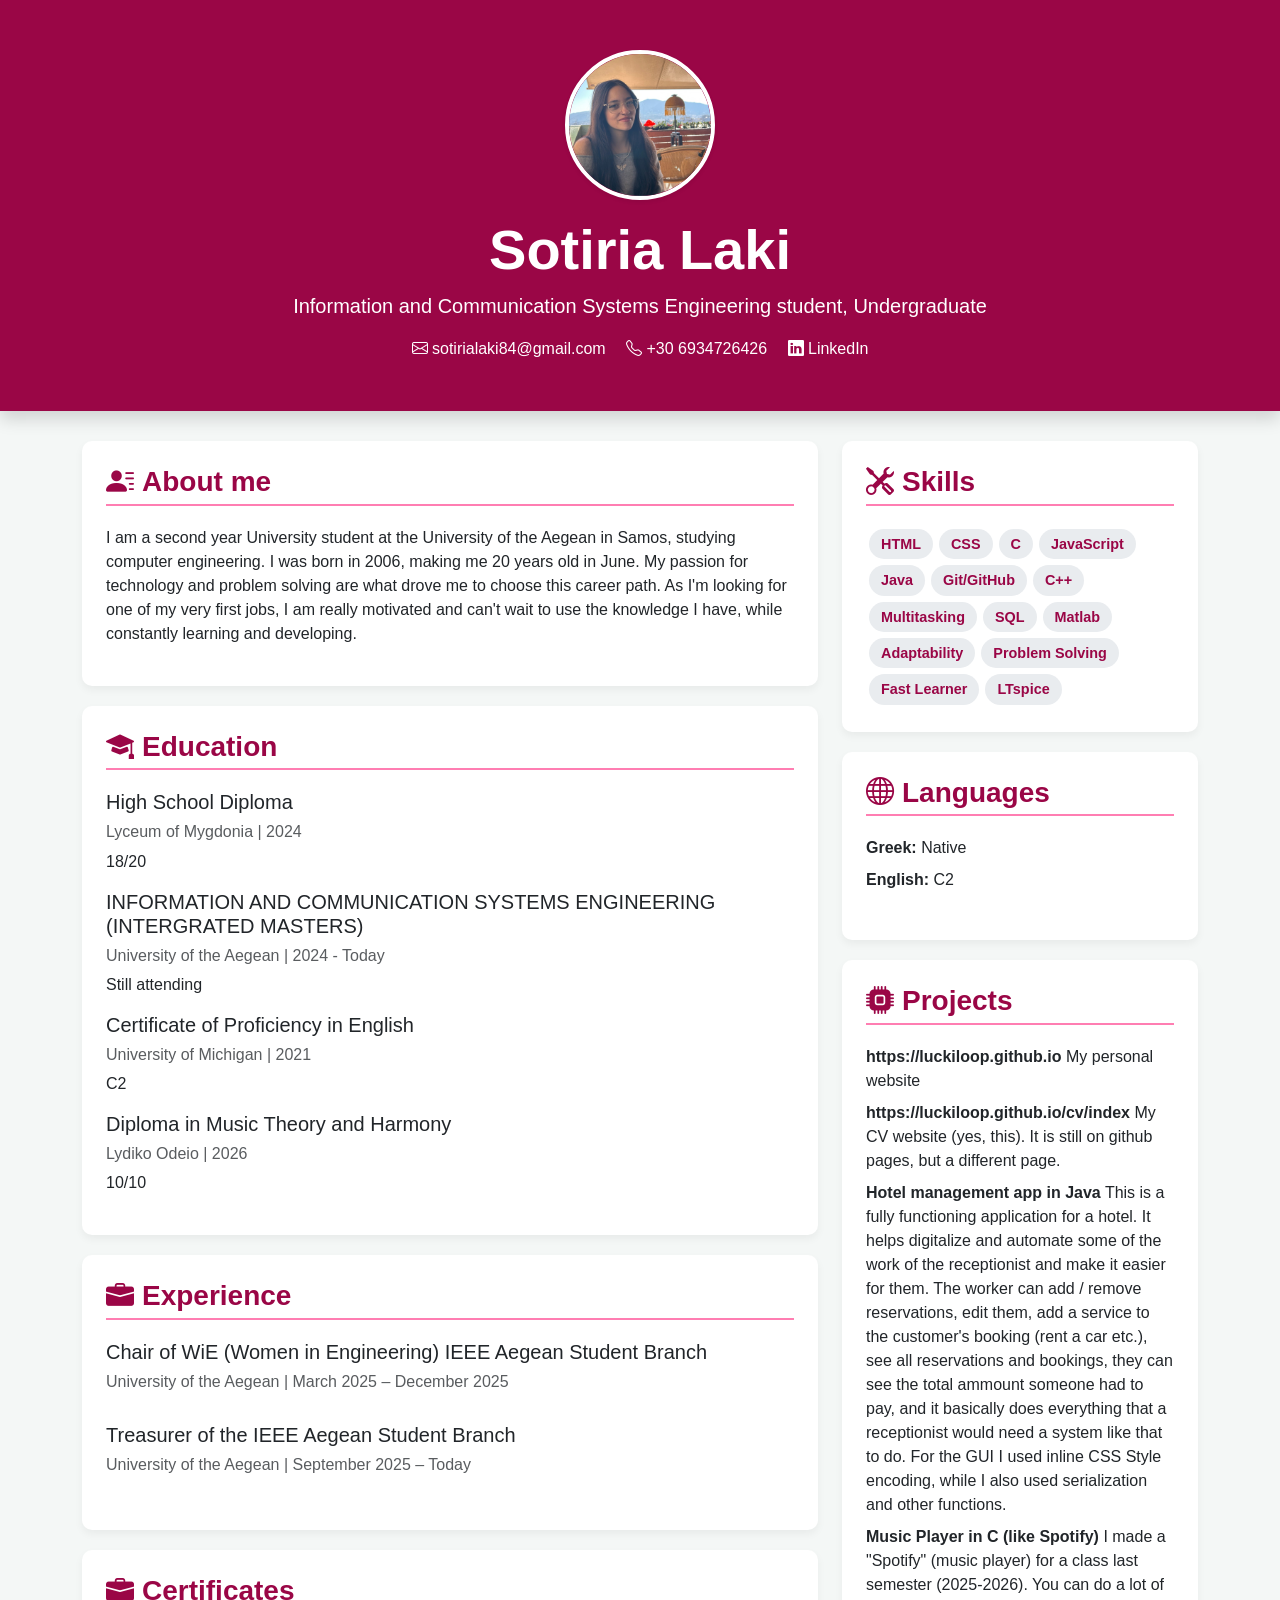
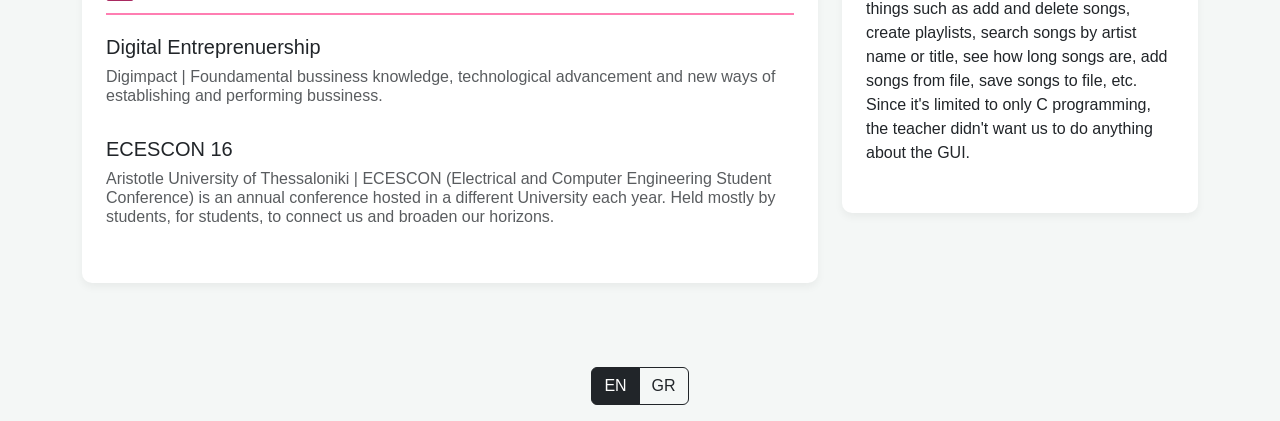
==== cv/index.html @ 4bfd095a "Update index.html" ====
<!DOCTYPE html>
<html lang="el">
<head>
    <meta charset="UTF-8">
    <meta name="viewport" content="width=device-width, initial-scale=1.0">
    <meta name="google" content="notranslate">
    <title>SOTIRIA LAKI | CV</title>
    
    <link href="https://cdn.jsdelivr.net/npm/bootstrap@5.3.2/dist/css/bootstrap.min.css" rel="stylesheet">
    <link rel="stylesheet" href="https://cdn.jsdelivr.net/npm/bootstrap-icons@1.11.1/font/bootstrap-icons.css">
    
    <style>
        body {
            background-color: #f4f7f6;
            font-family: 'Segoe UI', Geneva, sans-serif;
        }
        .header-bg {
            background-color: #9a0646;
            color: white;
            padding: 50px 0;
            margin-bottom: 30px;
        }
        .profile-img {
            width: 150px;
            height: 150px;
            object-fit: cover;
            border: 4px solid white;
        }
        .section-title {
            color: #9a0646;
            border-bottom: 2px solid #ff7eb2;
            padding-bottom: 5px;
            margin-bottom: 20px;
            font-weight: 600;
        }
        .card {
            border: none;
            box-shadow: 0 4px 8px rgba(0,0,0,0.05);
            border-radius: 10px;
            margin-bottom: 20px;
        }
        .skill-badge {
            font-size: 0.9rem;
            margin: 3px;
            padding: 8px 12px;
            background-color: #e9ecef;
            color: #9a0646;
        }
    </style>
</head>
<body>
    
    <header class="header-bg text-center shadow">
        <div class="container">
            <img src="pfp.JPG" alt="Profile Picture" class="rounded-circle profile-img shadow-sm mb-3">
            <h1 class="display-4 fw-bold" data-gr='Σωτηρία Λάκη'>Sotiria Laki</h1>
            <p class="lead" data-gr='Φοιτήτρια στο τμήμα Πληροφοριακών και Επικοινωνιακών Συστημάτων στο Πανεπιστήμιο Αιγαίου'>Information and Communication Systems Engineering student, Undergraduate</p>
            
            <div class="mt-3">
                <a href="mailto:sotirialaki84@gmail.com" class="text-white text-decoration-none me-3"><i class="bi bi-envelope"></i> sotirialaki84@gmail.com</a>
                <span class="text-white me-3"><i class="bi bi-telephone"></i> +30 6934726426</span>
                <a href="https://www.linkedin.com/in/sotiria-laki-a87b08343/" target="_blank" class="text-white text-decoration-none"><i class="bi bi-linkedin"></i> LinkedIn</a>
            </div>
        </div>
    </header>

    <div class="container pb-5">
        <div class="row">
            
            <div class="col-lg-8">
                
                <div class="card p-4">
                    <h3 class="section-title"><i class="bi bi-person-lines-fill me-2" data-gr='Προφίλ'></i>About me</h3>
                    <p data-gr='Είμαι δευτεροετής φοιτήτρια στο Πανεπιστήμιο Αιγαίου στη Σάμο, στο τμήμα Μηχανικών Πληροφοριακών και Επικοινωνιακών συστημάτων. 
                        Γεννήθηκα το 2006, κάνοντας με 20 τον Ιούνιο. Το πάθος μου για τον προγραμματισμό και την επίλυση προβλημάτων είναι αυτά που με ώθησαν να ακολουθήσω αυτόν τον ακαδημαικό δρόμο.
                        Όσο ψάχνω μια από τις πρώτες μου εργασίες, ανυπομονώ να χρησιμοποιήσω τις γνώσεις μου, καθώς παράλληλα να συνεχίσω να μαθαίνω καινούργια πράγματα και να αναπτύσσω ιδέες.'>I am a second year University student at the University of the Aegean in Samos, studying computer engineering.
                   I was born in 2006, making me 20 years old in June. My passion for technology and problem solving are what drove me to choose this career path. As I'm looking for one
                   of my very first jobs, I am really motivated and can't wait to use the knowledge I have, while constantly learning and developing.     
                    </p>
                </div>

                <div class="card p-4">
                    <h3 class="section-title"><i class="bi bi-mortarboard-fill me-2" data-gr='Εκπαίδευση'></i>Education</h3>

                     <div>
                        <h5 data-gr='Απολυτήριο Λυκείου'>High School Diploma</h5>
                        <h6 class="text-muted" data-gr='Γενικό Λύκειο Μυγδονίας | 2024'>Lyceum of Mygdonia | 2024</h6>
                        <p>18/20</p>
                    </div>
                      <div>
                        <h5 data-gr='Πτυχίο Μηχανικών Πληροφοριακών και Επικοινωνιακών Συστημάτων (με ενσωματομένο μεταπτυχιακό)'>INFORMATION AND COMMUNICATION SYSTEMS ENGINEERING (INTERGRATED MASTERS)</h5>
                        <h6 class="text-muted" data-gr='Πανεπιστήμιο Αιγαίου | 2024 - Σήμερα'>University of the Aegean | 2024 - Today</h6>
                        <p data-gr=''>Still attending</p>
                    </div>
                    <div>
                        <h5 data-gr='Πιστοποιητικό γνώσης της Αγγλικής Γλώσσας'>Certificate of Proficiency in English</h5>
                        <h6 class="text-muted">University of Michigan | 2021</h6>
                        <p>C2</p>
                    </div>
                    <div>
                        <h5 data-gr='Πτυχίο Αρμονίας'>Diploma in Music Theory and Harmony</h5>
                        <h6 class="text-muted" data-gr='Λυδικό Ωδείο Θεσσαλονίκης'>Lydiko Odeio | 2026</h6>
                        <p>10/10</p>
                    </div>
                </div>

                <div class="card p-4">
                    <h3 class="section-title"><i class="bi bi-briefcase-fill me-2" data-gr='Εμπειρία'></i>Experience</h3>

                     <div class="mb-4">
                        <h5 data-gr='Πρόεδρος WiE IEEE παραρτήματος Πανεπιστημίου Αιγαίου'>Chair of WiE (Women in Engineering) IEEE Aegean Student Branch</h5>
                        <h6 class="text-muted" data-gr='Πανεπιστήμιο Αιγαίου | Μάρτιος 2025 - Δεκέμβριος 2025'>University of the Aegean | March 2025 – December 2025</h6>
    
                    </div>
                     <div class="mb-4">
                        <h5 data-gr='Ταμίας του παραρτήματος IEEE του Πανεπιστημίου Αιγαίου'>Treasurer of the IEEE Aegean Student Branch</h5>
                        <h6 class="text-muted" data-gr='Πανεπιστήμιο Αιγαίου | Σεπτέμβριος 2025 - Σήμερα'>University of the Aegean | September 2025 – Today</h6>
    
                    </div>
                </div>
                           <div class="card p-4">
                    <h3 class="section-title"><i class="bi bi-briefcase-fill me-2" data-gr='Πιστοποιήσεις'></i>Certificates</h3>

                     <div class="mb-4">
                        <h5 data-gr='Ψηφιακή Επιχειρηματικότητα'>Digital Entreprenuership</h5>
                        <h6 class="text-muted" data-gr='Digimpact | Βασικές γνώσεις γύρω από τις επιχειρήσεις, τεχνολογική πρόοδος μέσα σε αυτές, και νέοι τρόποι για υλοποίηση της επιχειρηματικότητας.'>Digimpact | Foundamental bussiness knowledge, technological advancement and new ways of establishing and performing bussiness.</h6>
    
                    </div>
                     <div class="mb-4">
                        <h5 data-gr='ΣΦΗΜΜΥ 16'>ECESCON 16</h5>
                        <h6 class="text-muted" data-gr='Αριστοτέλειο Πανεπιστήμιο Θεσσαλονίκης | Το ΣΦΗΜΜΥ είναι ένα ετήσιο συνέδριο, διοργανωμένο κατά κύριο λόγο από φοιτητές, για φοιτητές, για να συνδεθούμε μεταξύ μας και να ανοίξουμε τους ορίζοντές μας.'>Aristotle University of Thessaloniki | ECESCON (Electrical and Computer Engineering Student Conference) is an annual conference hosted in a different University each year. 
                            Held mostly by students, for students, to connect us and broaden our horizons.</h6>
    
                    </div>
                    
                </div>

            </div>

            <div class="col-lg-4">
                
                <div class="card p-4">
                    <h3 class="section-title"><i class="bi bi-tools me-2"></i>Skills</h3>
                    <div class="d-flex flex-wrap">
                        <span class="badge rounded-pill skill-badge">HTML</span>
                        <span class="badge rounded-pill skill-badge">CSS</span>
                        <span class="badge rounded-pill skill-badge">C</span>
                        <span class="badge rounded-pill skill-badge">JavaScript</span>
                        <span class="badge rounded-pill skill-badge">Java</span>
                        <span class="badge rounded-pill skill-badge">Git/GitHub</span>
                        <span class="badge rounded-pill skill-badge">C++</span>
                        <span class="badge rounded-pill skill-badge">Multitasking</span>
                        <span class="badge rounded-pill skill-badge">SQL</span>
                        <span class="badge rounded-pill skill-badge">Matlab</span>
                        <span class="badge rounded-pill skill-badge">Adaptability</span>
                        <span class="badge rounded-pill skill-badge" data-gr='Επίλυση Προβλημάτων'>Problem Solving</span>
                        <span class="badge rounded-pill skill-badge">Fast Learner</span>
                        <span class="badge rounded-pill skill-badge">LTspice</span>
                        
                    </div>
                </div>

                <div class="card p-4">
                    
                    <h3 class="section-title" data-gr='Γλώσσες'> <i class="bi bi-globe me-2"></i>Languages</h3>
                    <ul class="list-unstyled">
                        <li class="mb-2"><strong>Greek:</strong> Native</li>
                        <li class="mb-2"><strong>English:</strong> C2</li>
                    </ul>
                </div>

                 <div class="card p-4">
                    <h3 class="section-title"><i class="bi bi-cpu-fill me-2"></i>Projects</h3>
                    <ul class="list-unstyled">
                        <li class="mb-2"><strong>https://luckiloop.github.io</strong> My personal website</li>
                         <li class="mb-2"><strong>https://luckiloop.github.io/cv/index</strong> My CV website (yes, this). It is still on github pages, but a different page.</li>
                        <li class="mb-2"><strong>Hotel management app in Java</strong> This is a fully functioning application for a hotel. It helps digitalize and automate some of the work of the receptionist and make it easier for them. The worker can add / remove reservations, edit them, add a service to the customer's booking (rent a car etc.), see all reservations and bookings, they can see the total ammount someone had to pay, and it basically does everything that a receptionist would need a system like that to do. For the GUI I used inline CSS Style encoding, while I also used serialization and other functions.</li>
                        <li class="mb-2"><strong>Music Player in C (like Spotify)</strong> I made a "Spotify" (music player) for a class last semester (2025-2026). You can do a lot of things such as add and delete songs, create playlists, search songs by artist name or title, see how long songs are, add songs from file, save songs to file, etc. Since it's limited to only C programming, the teacher didn't want us to do anything about the GUI.</li>
                    </ul>
                </div>
     

            </div>
        </div>
    </div>
<div class="d-flex justify-content-center my-3">
  <div class="btn-group" role="group">
    <button id="btn-en" class="btn btn-outline-dark active" onclick="setLang('en')">EN</button>
    <button id="btn-gr" class="btn btn-outline-dark" onclick="setLang('gr')">GR</button>
  </div> </div> 
   <script>
function setLang(lang) {
  document.querySelectorAll("[data-gr]").forEach(el => {
    if (lang === "gr") {
      el.dataset.en = el.innerHTML;
      el.innerHTML = el.dataset.gr;
    } else {
      if (el.dataset.en) {
        el.innerHTML = el.dataset.en;
      }
    }
  });

  document.getElementById("btn-en").classList.toggle("active", lang === "en");
  document.getElementById("btn-gr").classList.toggle("active", lang === "gr");

  localStorage.setItem("lang", lang);
}

window.onload = () => {
  setLang(localStorage.getItem("lang") || "en");
};
</script>

    <script src="https://cdn.jsdelivr.net/npm/bootstrap@5.3.2/dist/js/bootstrap.bundle.min.js"></script>
</body>
</html>
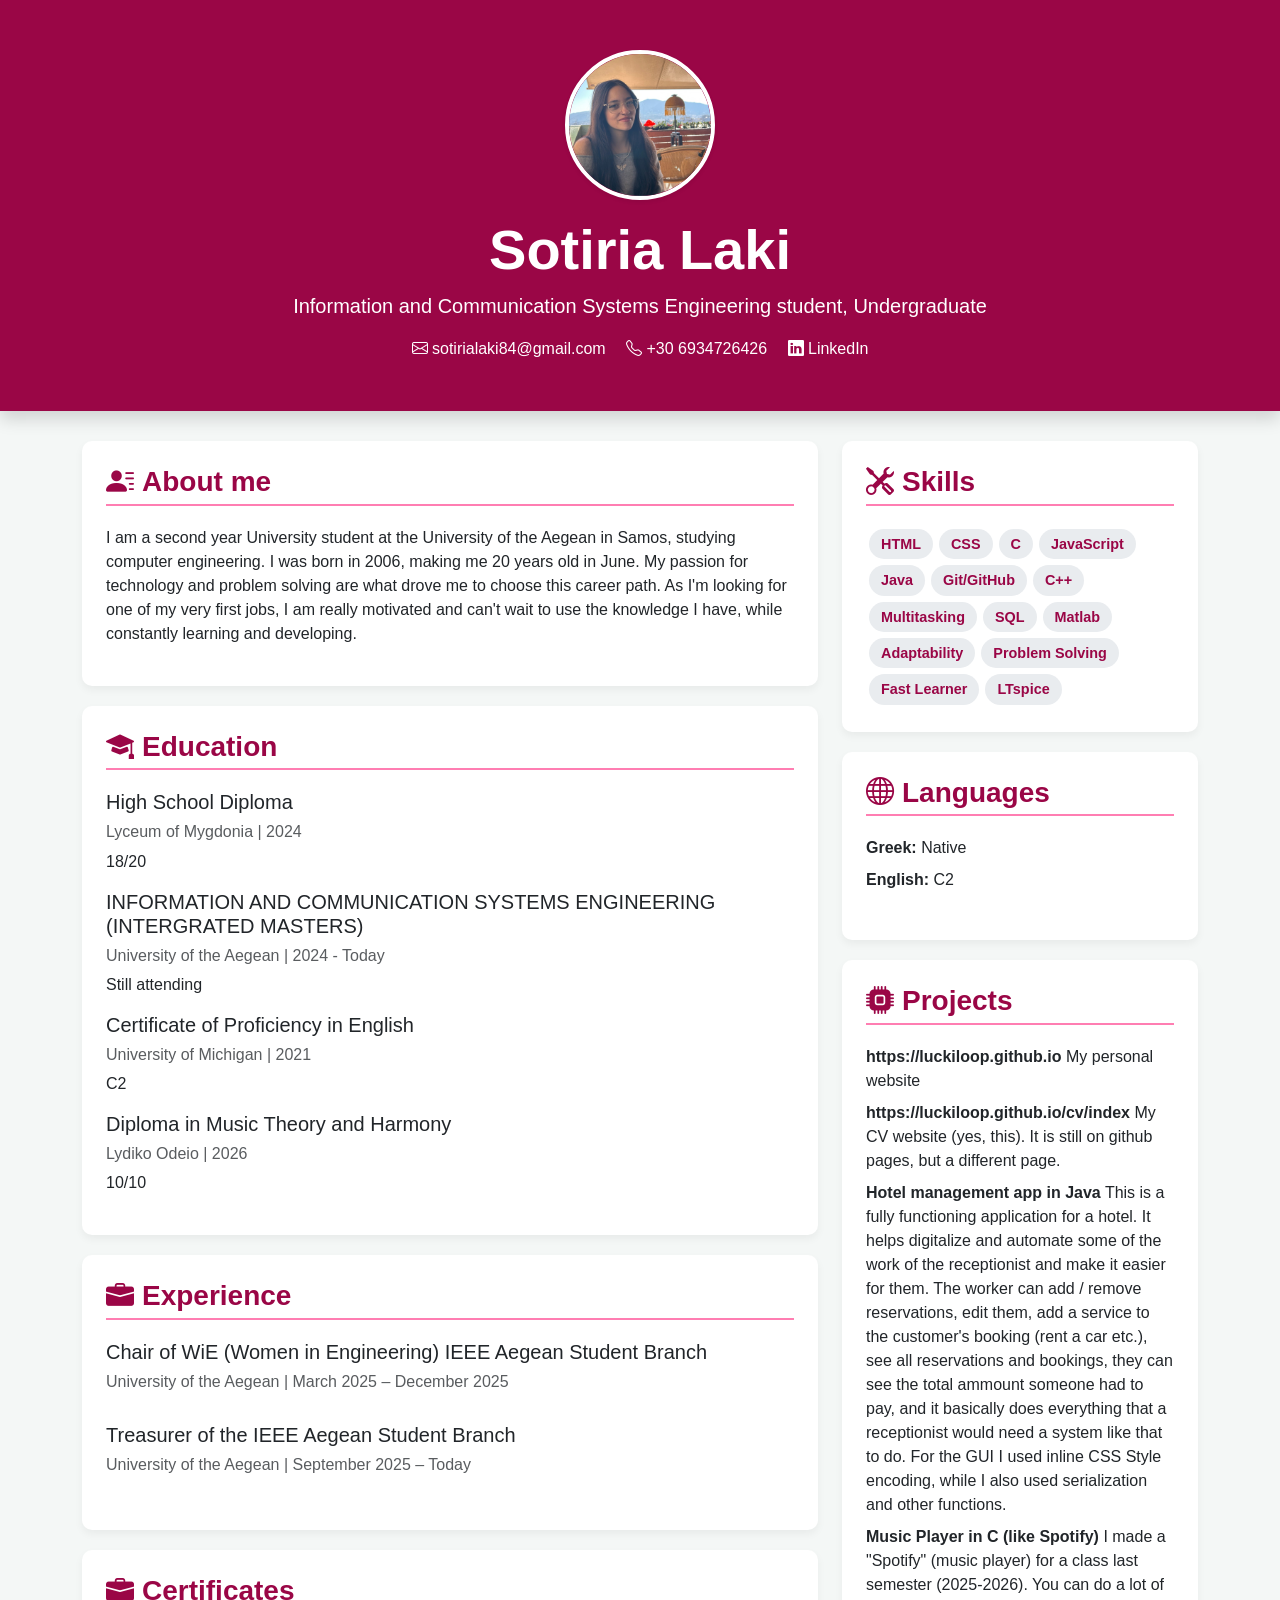
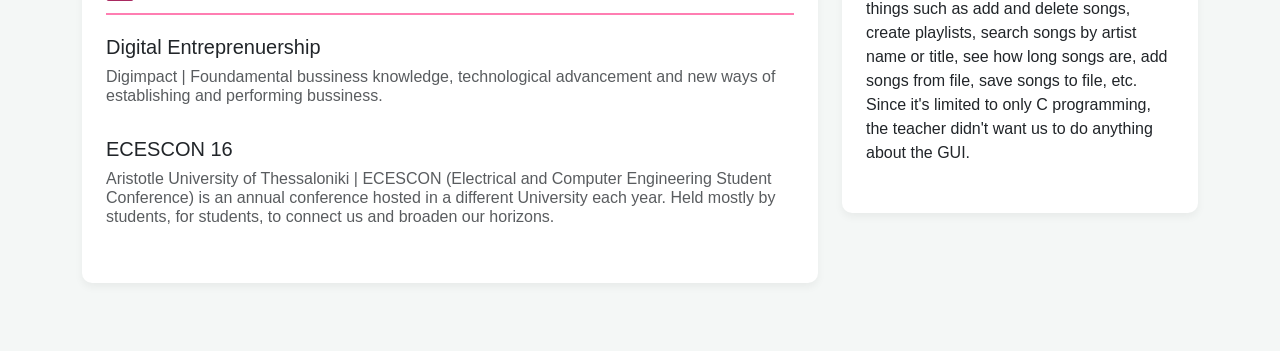
==== commit c786f920: "Update index.html" ====
--- a/cv/index.html
+++ b/cv/index.html
@@ -53,8 +53,8 @@
     <header class="header-bg text-center shadow">
         <div class="container">
             <img src="pfp.JPG" alt="Profile Picture" class="rounded-circle profile-img shadow-sm mb-3">
-            <h1 class="display-4 fw-bold" data-gr='Σωτηρία Λάκη'>Sotiria Laki</h1>
-            <p class="lead" data-gr='Φοιτήτρια στο τμήμα Πληροφοριακών και Επικοινωνιακών Συστημάτων στο Πανεπιστήμιο Αιγαίου'>Information and Communication Systems Engineering student, Undergraduate</p>
+            <h1 class="display-4 fw-bold">Sotiria Laki</h1>
+            <p class="lead">Information and Communication Systems Engineering student, Undergraduate</p>
             
             <div class="mt-3">
                 <a href="mailto:sotirialaki84@gmail.com" class="text-white text-decoration-none me-3"><i class="bi bi-envelope"></i> sotirialaki84@gmail.com</a>
@@ -70,65 +70,63 @@
             <div class="col-lg-8">
                 
                 <div class="card p-4">
-                    <h3 class="section-title"><i class="bi bi-person-lines-fill me-2" data-gr='Προφίλ'></i>About me</h3>
-                    <p data-gr='Είμαι δευτεροετής φοιτήτρια στο Πανεπιστήμιο Αιγαίου στη Σάμο, στο τμήμα Μηχανικών Πληροφοριακών και Επικοινωνιακών συστημάτων. 
-                        Γεννήθηκα το 2006, κάνοντας με 20 τον Ιούνιο. Το πάθος μου για τον προγραμματισμό και την επίλυση προβλημάτων είναι αυτά που με ώθησαν να ακολουθήσω αυτόν τον ακαδημαικό δρόμο.
-                        Όσο ψάχνω μια από τις πρώτες μου εργασίες, ανυπομονώ να χρησιμοποιήσω τις γνώσεις μου, καθώς παράλληλα να συνεχίσω να μαθαίνω καινούργια πράγματα και να αναπτύσσω ιδέες.'>I am a second year University student at the University of the Aegean in Samos, studying computer engineering.
+                    <h3 class="section-title"><i class="bi bi-person-lines-fill me-2"></i>About me</h3>
+                    <p>I am a second year University student at the University of the Aegean in Samos, studying computer engineering.
                    I was born in 2006, making me 20 years old in June. My passion for technology and problem solving are what drove me to choose this career path. As I'm looking for one
                    of my very first jobs, I am really motivated and can't wait to use the knowledge I have, while constantly learning and developing.     
                     </p>
                 </div>
 
                 <div class="card p-4">
-                    <h3 class="section-title"><i class="bi bi-mortarboard-fill me-2" data-gr='Εκπαίδευση'></i>Education</h3>
+                    <h3 class="section-title"><i class="bi bi-mortarboard-fill me-2"></i>Education</h3>
 
                      <div>
-                        <h5 data-gr='Απολυτήριο Λυκείου'>High School Diploma</h5>
-                        <h6 class="text-muted" data-gr='Γενικό Λύκειο Μυγδονίας | 2024'>Lyceum of Mygdonia | 2024</h6>
+                        <h5>High School Diploma</h5>
+                        <h6 class="text-muted">Lyceum of Mygdonia | 2024</h6>
                         <p>18/20</p>
                     </div>
                       <div>
-                        <h5 data-gr='Πτυχίο Μηχανικών Πληροφοριακών και Επικοινωνιακών Συστημάτων (με ενσωματομένο μεταπτυχιακό)'>INFORMATION AND COMMUNICATION SYSTEMS ENGINEERING (INTERGRATED MASTERS)</h5>
-                        <h6 class="text-muted" data-gr='Πανεπιστήμιο Αιγαίου | 2024 - Σήμερα'>University of the Aegean | 2024 - Today</h6>
-                        <p data-gr=''>Still attending</p>
+                        <h5>INFORMATION AND COMMUNICATION SYSTEMS ENGINEERING (INTERGRATED MASTERS)</h5>
+                        <h6 class="text-muted">University of the Aegean | 2024 - Today</h6>
+                        <p>Still attending</p>
                     </div>
                     <div>
-                        <h5 data-gr='Πιστοποιητικό γνώσης της Αγγλικής Γλώσσας'>Certificate of Proficiency in English</h5>
+                        <h5>Certificate of Proficiency in English</h5>
                         <h6 class="text-muted">University of Michigan | 2021</h6>
                         <p>C2</p>
                     </div>
                     <div>
-                        <h5 data-gr='Πτυχίο Αρμονίας'>Diploma in Music Theory and Harmony</h5>
-                        <h6 class="text-muted" data-gr='Λυδικό Ωδείο Θεσσαλονίκης'>Lydiko Odeio | 2026</h6>
+                        <h5>Diploma in Music Theory and Harmony</h5>
+                        <h6 class="text-muted">Lydiko Odeio | 2026</h6>
                         <p>10/10</p>
                     </div>
                 </div>
 
                 <div class="card p-4">
-                    <h3 class="section-title"><i class="bi bi-briefcase-fill me-2" data-gr='Εμπειρία'></i>Experience</h3>
+                    <h3 class="section-title"><i class="bi bi-briefcase-fill me-2"></i>Experience</h3>
 
                      <div class="mb-4">
-                        <h5 data-gr='Πρόεδρος WiE IEEE παραρτήματος Πανεπιστημίου Αιγαίου'>Chair of WiE (Women in Engineering) IEEE Aegean Student Branch</h5>
-                        <h6 class="text-muted" data-gr='Πανεπιστήμιο Αιγαίου | Μάρτιος 2025 - Δεκέμβριος 2025'>University of the Aegean | March 2025 – December 2025</h6>
+                        <h5>Chair of WiE (Women in Engineering) IEEE Aegean Student Branch</h5>
+                        <h6 class="text-muted">University of the Aegean | March 2025 – December 2025</h6>
     
                     </div>
                      <div class="mb-4">
-                        <h5 data-gr='Ταμίας του παραρτήματος IEEE του Πανεπιστημίου Αιγαίου'>Treasurer of the IEEE Aegean Student Branch</h5>
-                        <h6 class="text-muted" data-gr='Πανεπιστήμιο Αιγαίου | Σεπτέμβριος 2025 - Σήμερα'>University of the Aegean | September 2025 – Today</h6>
+                        <h5>Treasurer of the IEEE Aegean Student Branch</h5>
+                        <h6 class="text-muted">University of the Aegean | September 2025 – Today</h6>
     
                     </div>
                 </div>
                            <div class="card p-4">
-                    <h3 class="section-title"><i class="bi bi-briefcase-fill me-2" data-gr='Πιστοποιήσεις'></i>Certificates</h3>
+                    <h3 class="section-title"><i class="bi bi-briefcase-fill me-2"></i>Certificates</h3>
 
                      <div class="mb-4">
-                        <h5 data-gr='Ψηφιακή Επιχειρηματικότητα'>Digital Entreprenuership</h5>
-                        <h6 class="text-muted" data-gr='Digimpact | Βασικές γνώσεις γύρω από τις επιχειρήσεις, τεχνολογική πρόοδος μέσα σε αυτές, και νέοι τρόποι για υλοποίηση της επιχειρηματικότητας.'>Digimpact | Foundamental bussiness knowledge, technological advancement and new ways of establishing and performing bussiness.</h6>
+                        <h5>Digital Entreprenuership</h5>
+                        <h6 class="text-muted">Digimpact | Foundamental bussiness knowledge, technological advancement and new ways of establishing and performing bussiness.</h6>
     
                     </div>
                      <div class="mb-4">
-                        <h5 data-gr='ΣΦΗΜΜΥ 16'>ECESCON 16</h5>
-                        <h6 class="text-muted" data-gr='Αριστοτέλειο Πανεπιστήμιο Θεσσαλονίκης | Το ΣΦΗΜΜΥ είναι ένα ετήσιο συνέδριο, διοργανωμένο κατά κύριο λόγο από φοιτητές, για φοιτητές, για να συνδεθούμε μεταξύ μας και να ανοίξουμε τους ορίζοντές μας.'>Aristotle University of Thessaloniki | ECESCON (Electrical and Computer Engineering Student Conference) is an annual conference hosted in a different University each year. 
+                        <h5>ECESCON 16</h5>
+                        <h6 class="text-muted">Aristotle University of Thessaloniki | ECESCON (Electrical and Computer Engineering Student Conference) is an annual conference hosted in a different University each year. 
                             Held mostly by students, for students, to connect us and broaden our horizons.</h6>
     
                     </div>
@@ -153,7 +151,7 @@
                         <span class="badge rounded-pill skill-badge">SQL</span>
                         <span class="badge rounded-pill skill-badge">Matlab</span>
                         <span class="badge rounded-pill skill-badge">Adaptability</span>
-                        <span class="badge rounded-pill skill-badge" data-gr='Επίλυση Προβλημάτων'>Problem Solving</span>
+                        <span class="badge rounded-pill skill-badge">Problem Solving</span>
                         <span class="badge rounded-pill skill-badge">Fast Learner</span>
                         <span class="badge rounded-pill skill-badge">LTspice</span>
                         
@@ -162,7 +160,7 @@
 
                 <div class="card p-4">
                     
-                    <h3 class="section-title" data-gr='Γλώσσες'> <i class="bi bi-globe me-2"></i>Languages</h3>
+                    <h3 class="section-title"> <i class="bi bi-globe me-2"></i>Languages</h3>
                     <ul class="list-unstyled">
                         <li class="mb-2"><strong>Greek:</strong> Native</li>
                         <li class="mb-2"><strong>English:</strong> C2</li>
@@ -183,34 +181,6 @@
             </div>
         </div>
     </div>
-<div class="d-flex justify-content-center my-3">
-  <div class="btn-group" role="group">
-    <button id="btn-en" class="btn btn-outline-dark active" onclick="setLang('en')">EN</button>
-    <button id="btn-gr" class="btn btn-outline-dark" onclick="setLang('gr')">GR</button>
-  </div> </div> 
-   <script>
-function setLang(lang) {
-  document.querySelectorAll("[data-gr]").forEach(el => {
-    if (lang === "gr") {
-      el.dataset.en = el.innerHTML;
-      el.innerHTML = el.dataset.gr;
-    } else {
-      if (el.dataset.en) {
-        el.innerHTML = el.dataset.en;
-      }
-    }
-  });
-
-  document.getElementById("btn-en").classList.toggle("active", lang === "en");
-  document.getElementById("btn-gr").classList.toggle("active", lang === "gr");
-
-  localStorage.setItem("lang", lang);
-}
-
-window.onload = () => {
-  setLang(localStorage.getItem("lang") || "en");
-};
-</script>
 
     <script src="https://cdn.jsdelivr.net/npm/bootstrap@5.3.2/dist/js/bootstrap.bundle.min.js"></script>
 </body>
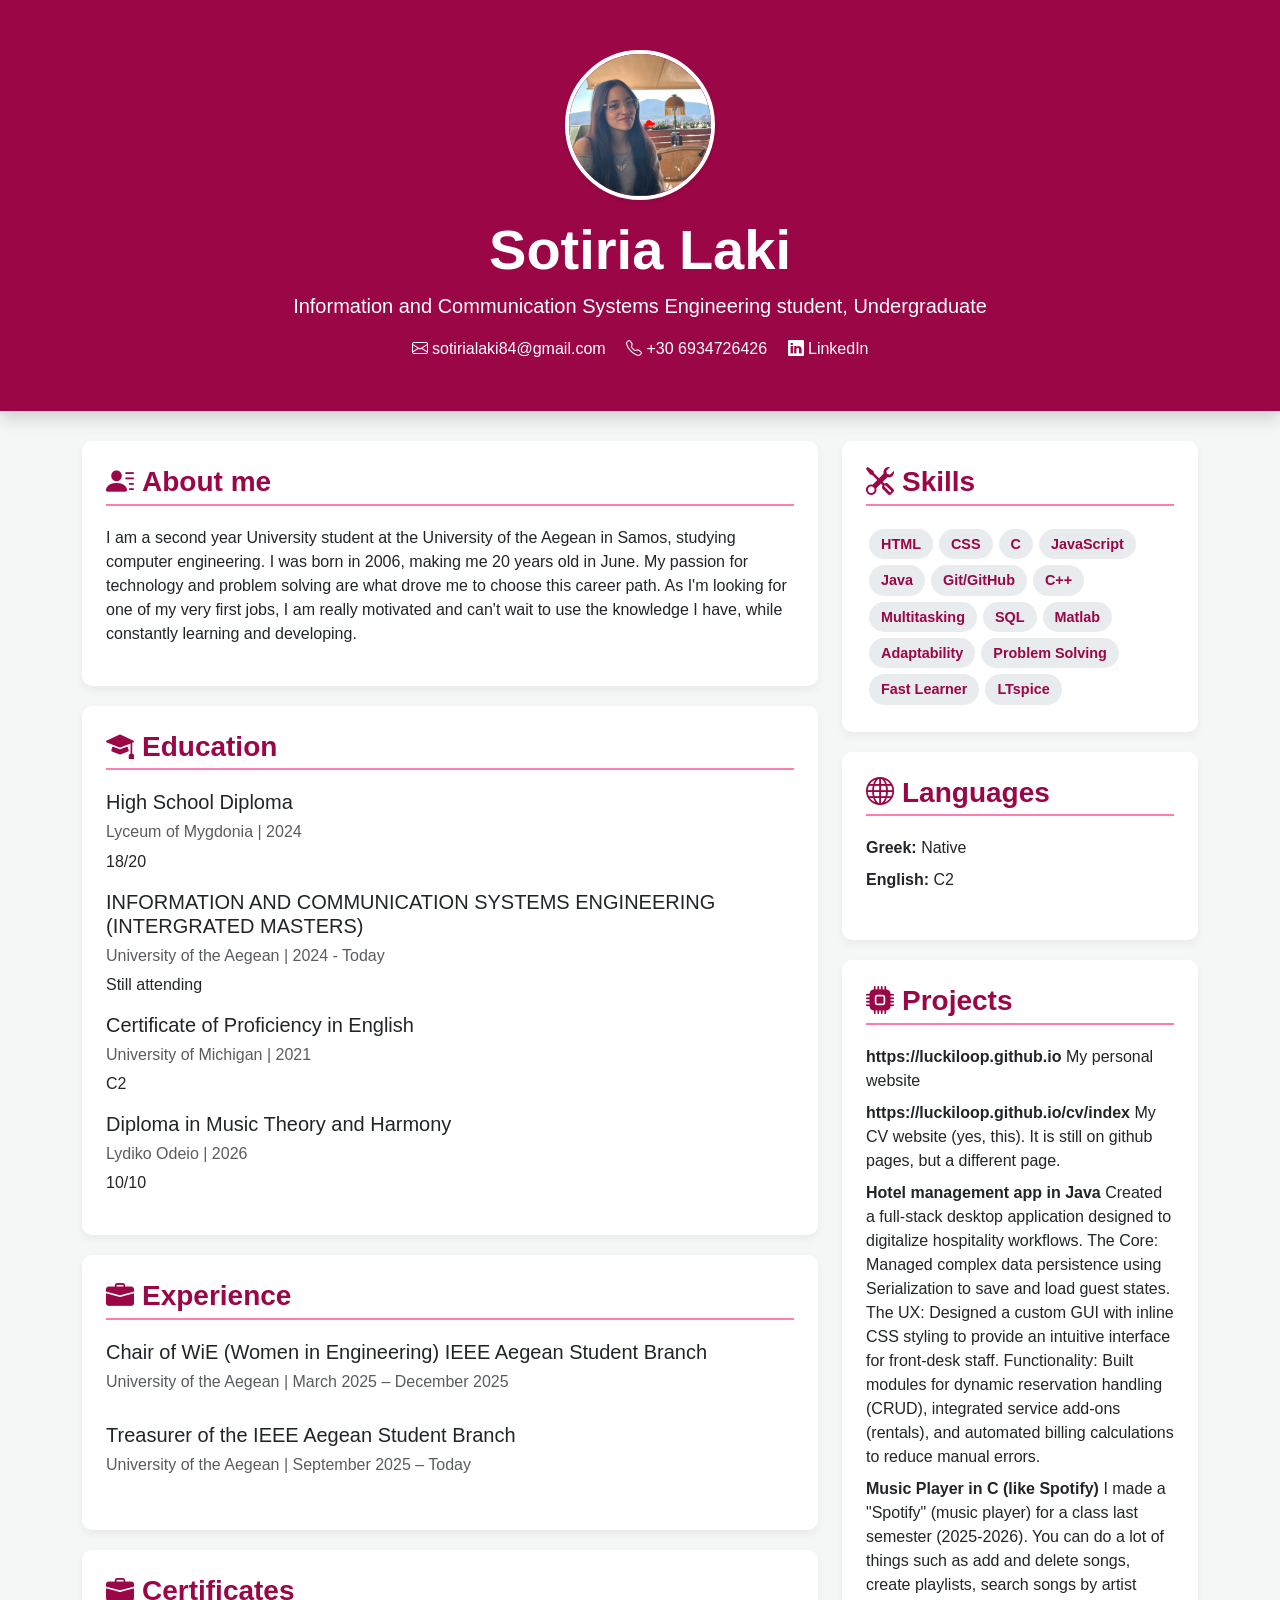
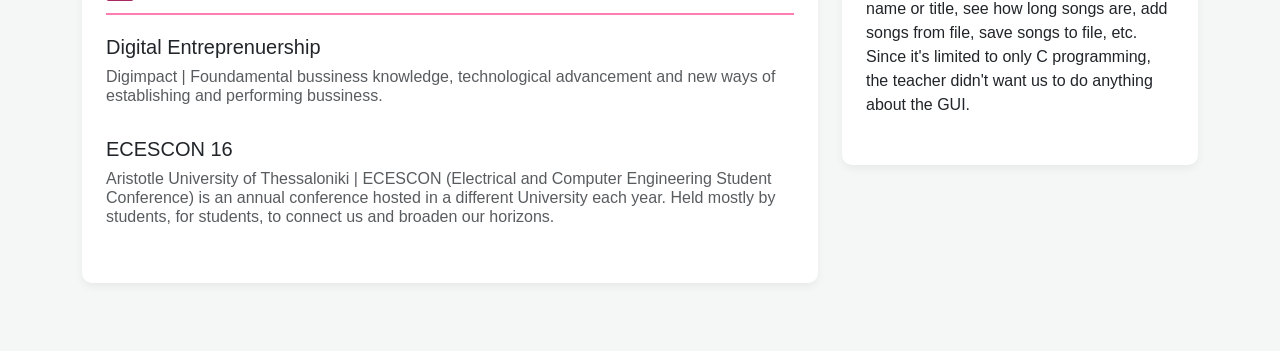
==== commit d8854b32: "Update index.html" ====
--- a/cv/index.html
+++ b/cv/index.html
@@ -172,7 +172,13 @@
                     <ul class="list-unstyled">
                         <li class="mb-2"><strong>https://luckiloop.github.io</strong> My personal website</li>
                          <li class="mb-2"><strong>https://luckiloop.github.io/cv/index</strong> My CV website (yes, this). It is still on github pages, but a different page.</li>
-                        <li class="mb-2"><strong>Hotel management app in Java</strong> This is a fully functioning application for a hotel. It helps digitalize and automate some of the work of the receptionist and make it easier for them. The worker can add / remove reservations, edit them, add a service to the customer's booking (rent a car etc.), see all reservations and bookings, they can see the total ammount someone had to pay, and it basically does everything that a receptionist would need a system like that to do. For the GUI I used inline CSS Style encoding, while I also used serialization and other functions.</li>
+                        <li class="mb-2"><strong>Hotel management app in Java</strong> Created a full-stack desktop application designed to digitalize hospitality workflows.
+
+The Core: Managed complex data persistence using Serialization to save and load guest states.
+
+The UX: Designed a custom GUI with inline CSS styling to provide an intuitive interface for front-desk staff.
+
+Functionality: Built modules for dynamic reservation handling (CRUD), integrated service add-ons (rentals), and automated billing calculations to reduce manual errors.</li>
                         <li class="mb-2"><strong>Music Player in C (like Spotify)</strong> I made a "Spotify" (music player) for a class last semester (2025-2026). You can do a lot of things such as add and delete songs, create playlists, search songs by artist name or title, see how long songs are, add songs from file, save songs to file, etc. Since it's limited to only C programming, the teacher didn't want us to do anything about the GUI.</li>
                     </ul>
                 </div>
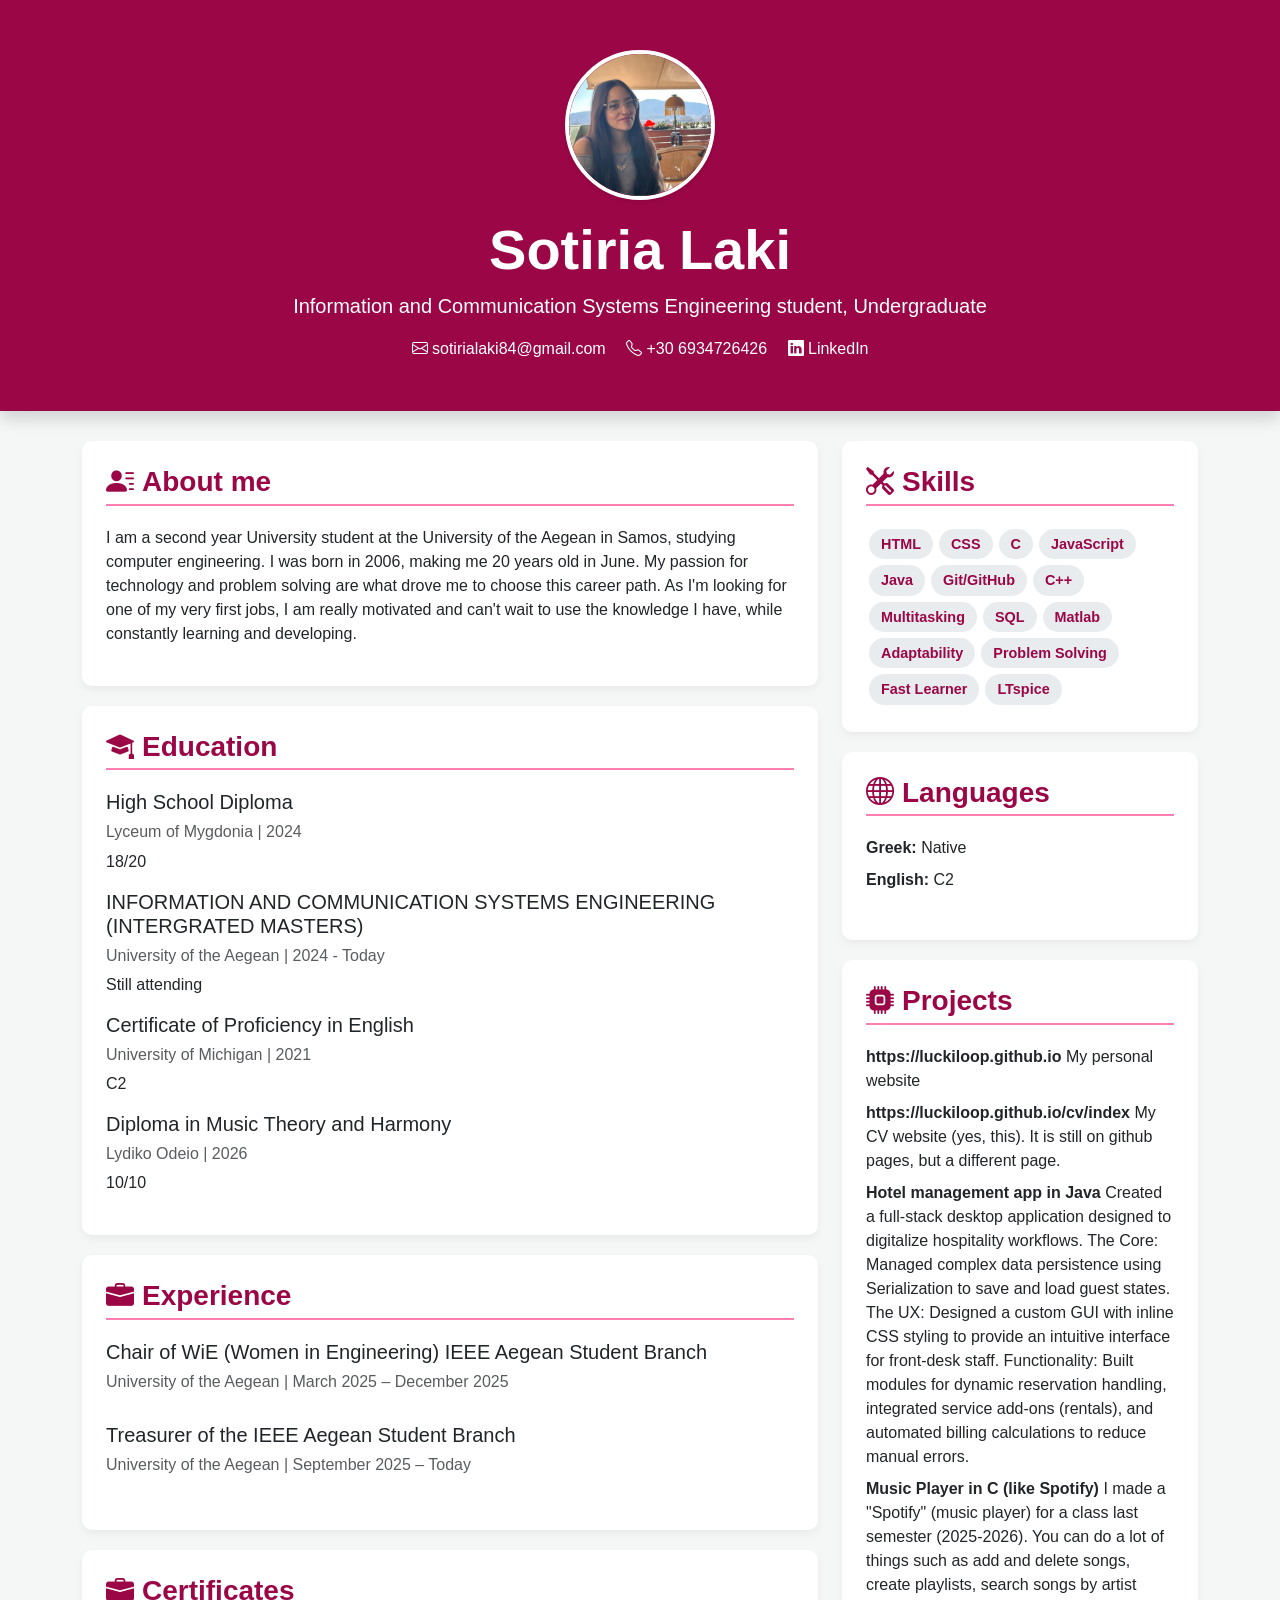
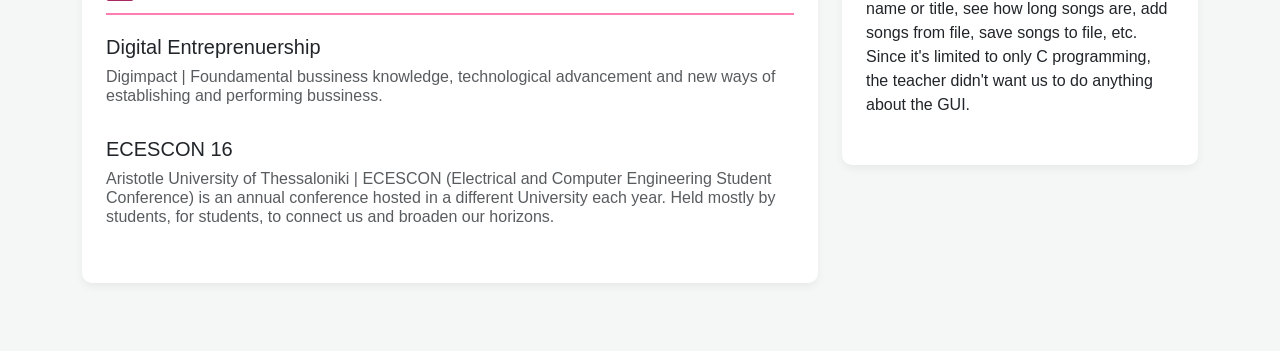
==== commit 5303f437: "Update index.html" ====
--- a/cv/index.html
+++ b/cv/index.html
@@ -173,12 +173,9 @@
                         <li class="mb-2"><strong>https://luckiloop.github.io</strong> My personal website</li>
                          <li class="mb-2"><strong>https://luckiloop.github.io/cv/index</strong> My CV website (yes, this). It is still on github pages, but a different page.</li>
                         <li class="mb-2"><strong>Hotel management app in Java</strong> Created a full-stack desktop application designed to digitalize hospitality workflows.
-
 The Core: Managed complex data persistence using Serialization to save and load guest states.
-
 The UX: Designed a custom GUI with inline CSS styling to provide an intuitive interface for front-desk staff.
-
-Functionality: Built modules for dynamic reservation handling (CRUD), integrated service add-ons (rentals), and automated billing calculations to reduce manual errors.</li>
+Functionality: Built modules for dynamic reservation handling, integrated service add-ons (rentals), and automated billing calculations to reduce manual errors.</li>
                         <li class="mb-2"><strong>Music Player in C (like Spotify)</strong> I made a "Spotify" (music player) for a class last semester (2025-2026). You can do a lot of things such as add and delete songs, create playlists, search songs by artist name or title, see how long songs are, add songs from file, save songs to file, etc. Since it's limited to only C programming, the teacher didn't want us to do anything about the GUI.</li>
                     </ul>
                 </div>
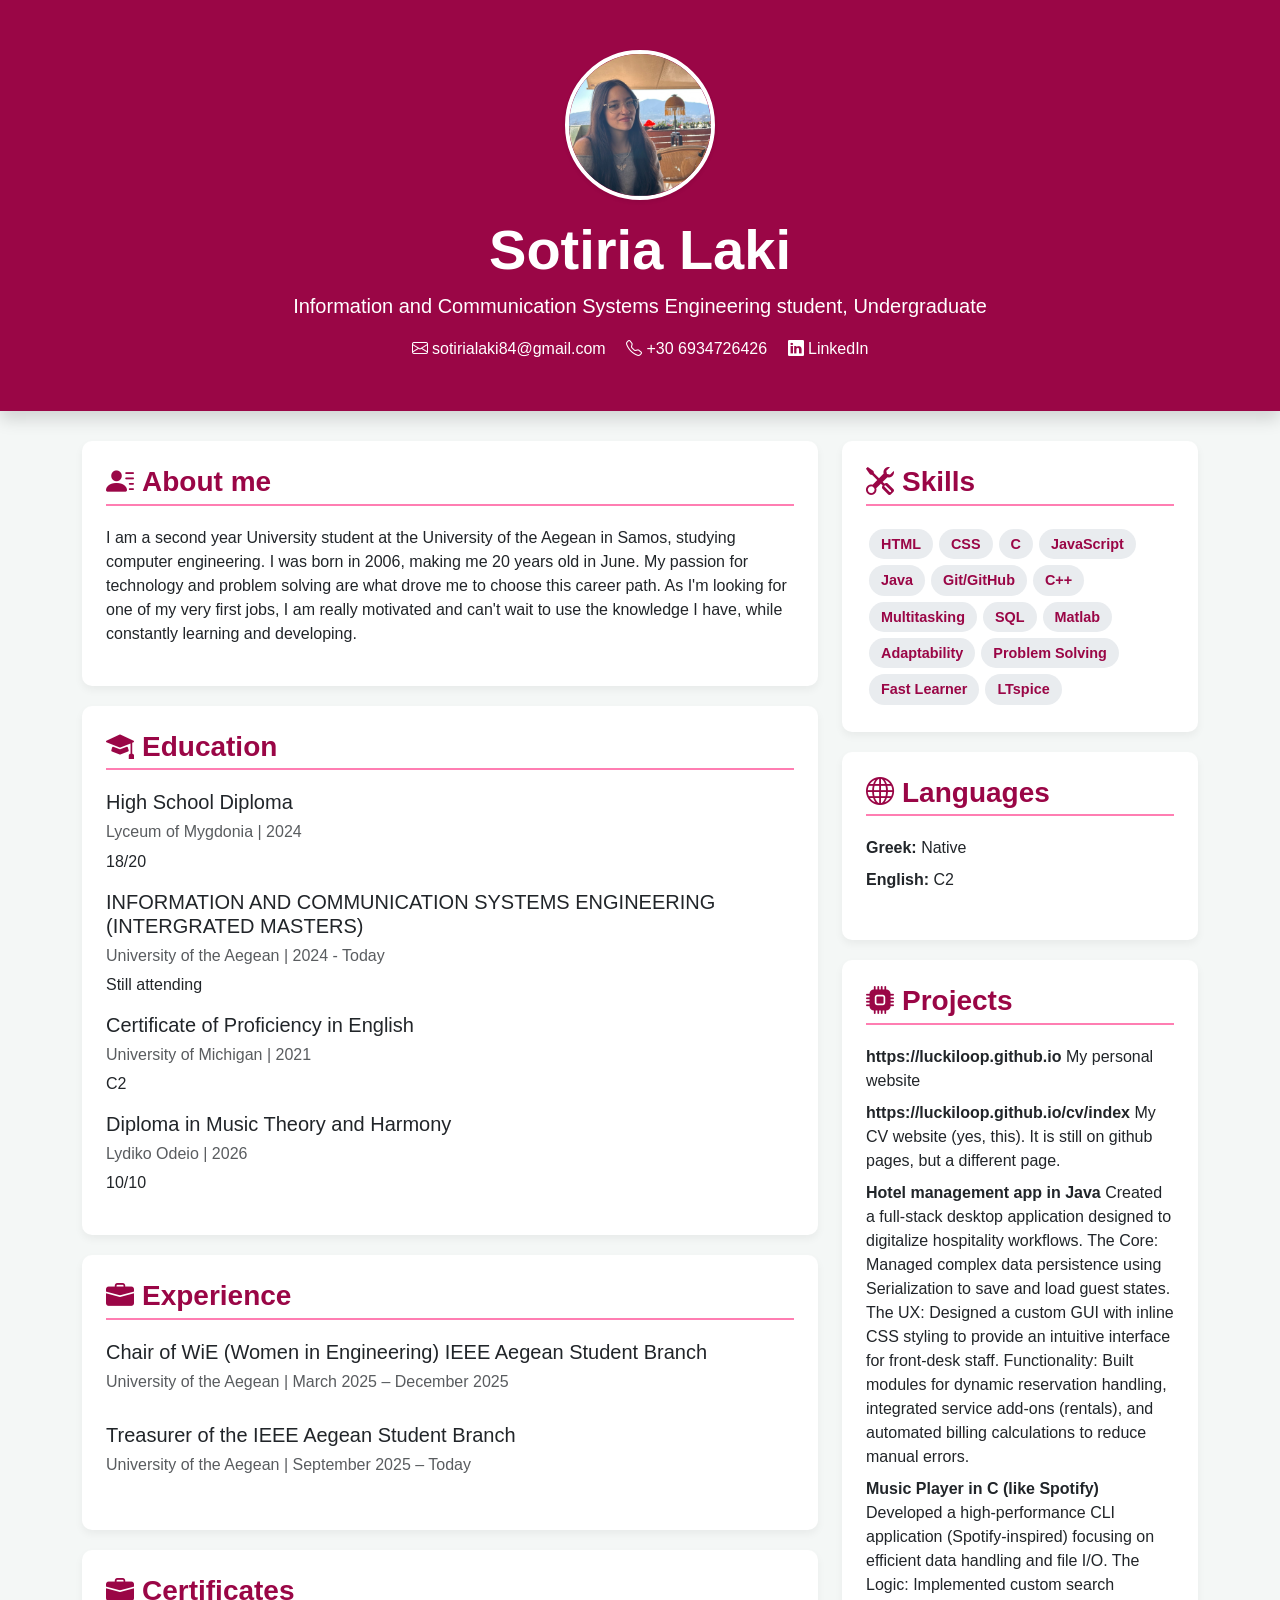
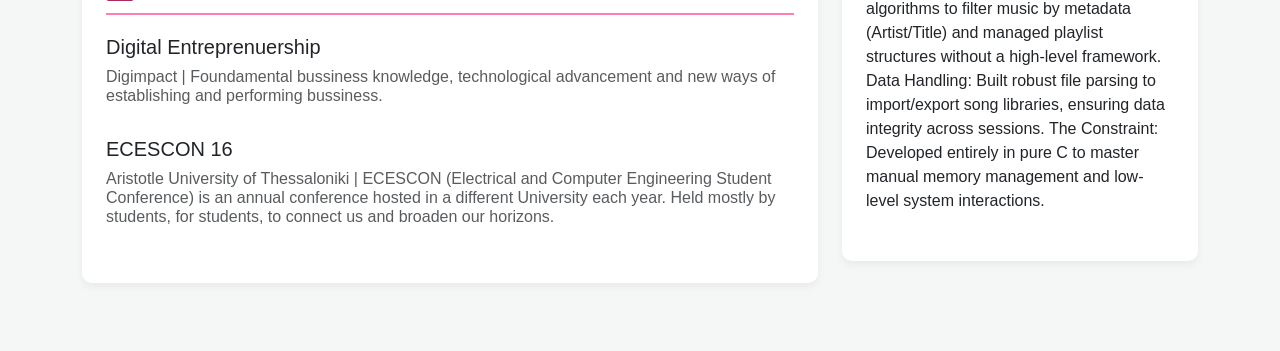
==== commit 2d30c1e0: "Update index.html" ====
--- a/cv/index.html
+++ b/cv/index.html
@@ -176,7 +176,10 @@
 The Core: Managed complex data persistence using Serialization to save and load guest states.
 The UX: Designed a custom GUI with inline CSS styling to provide an intuitive interface for front-desk staff.
 Functionality: Built modules for dynamic reservation handling, integrated service add-ons (rentals), and automated billing calculations to reduce manual errors.</li>
-                        <li class="mb-2"><strong>Music Player in C (like Spotify)</strong> I made a "Spotify" (music player) for a class last semester (2025-2026). You can do a lot of things such as add and delete songs, create playlists, search songs by artist name or title, see how long songs are, add songs from file, save songs to file, etc. Since it's limited to only C programming, the teacher didn't want us to do anything about the GUI.</li>
+                        <li class="mb-2"><strong>Music Player in C (like Spotify)</strong> Developed a high-performance CLI application (Spotify-inspired) focusing on efficient data handling and file I/O.
+The Logic: Implemented custom search algorithms to filter music by metadata (Artist/Title) and managed playlist structures without a high-level framework.
+Data Handling: Built robust file parsing to import/export song libraries, ensuring data integrity across sessions.
+The Constraint: Developed entirely in pure C to master manual memory management and low-level system interactions.</li>
                     </ul>
                 </div>
      
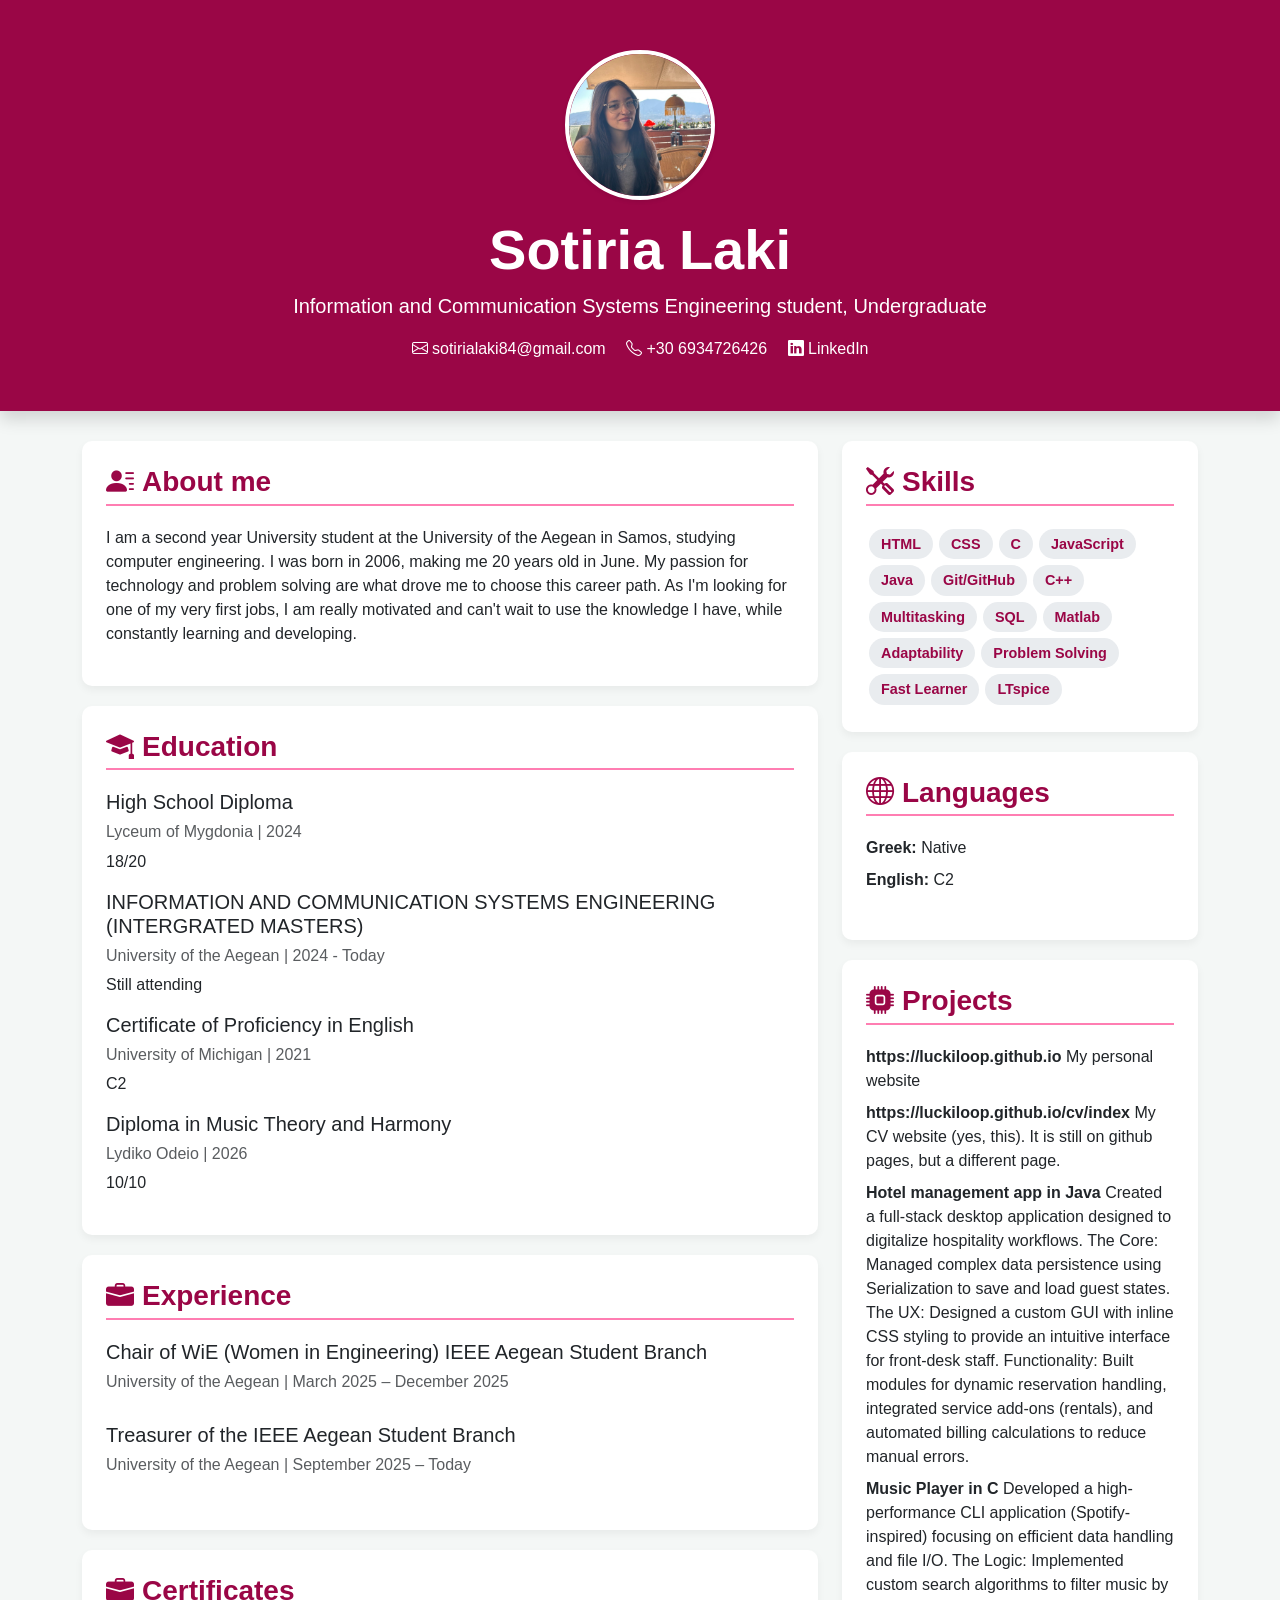
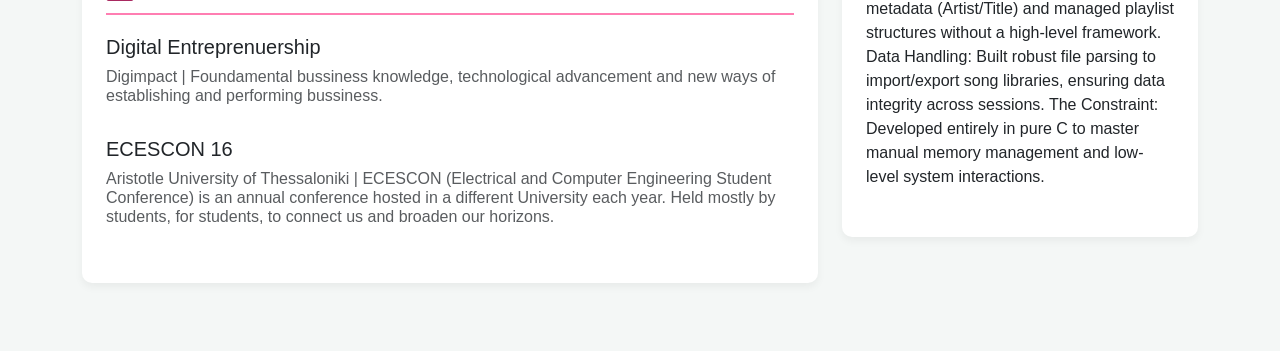
==== commit 8059e9ca: "Update index.html" ====
--- a/cv/index.html
+++ b/cv/index.html
@@ -176,7 +176,7 @@
 The Core: Managed complex data persistence using Serialization to save and load guest states.
 The UX: Designed a custom GUI with inline CSS styling to provide an intuitive interface for front-desk staff.
 Functionality: Built modules for dynamic reservation handling, integrated service add-ons (rentals), and automated billing calculations to reduce manual errors.</li>
-                        <li class="mb-2"><strong>Music Player in C (like Spotify)</strong> Developed a high-performance CLI application (Spotify-inspired) focusing on efficient data handling and file I/O.
+                        <li class="mb-2"><strong>Music Player in C</strong> Developed a high-performance CLI application (Spotify-inspired) focusing on efficient data handling and file I/O.
 The Logic: Implemented custom search algorithms to filter music by metadata (Artist/Title) and managed playlist structures without a high-level framework.
 Data Handling: Built robust file parsing to import/export song libraries, ensuring data integrity across sessions.
 The Constraint: Developed entirely in pure C to master manual memory management and low-level system interactions.</li>
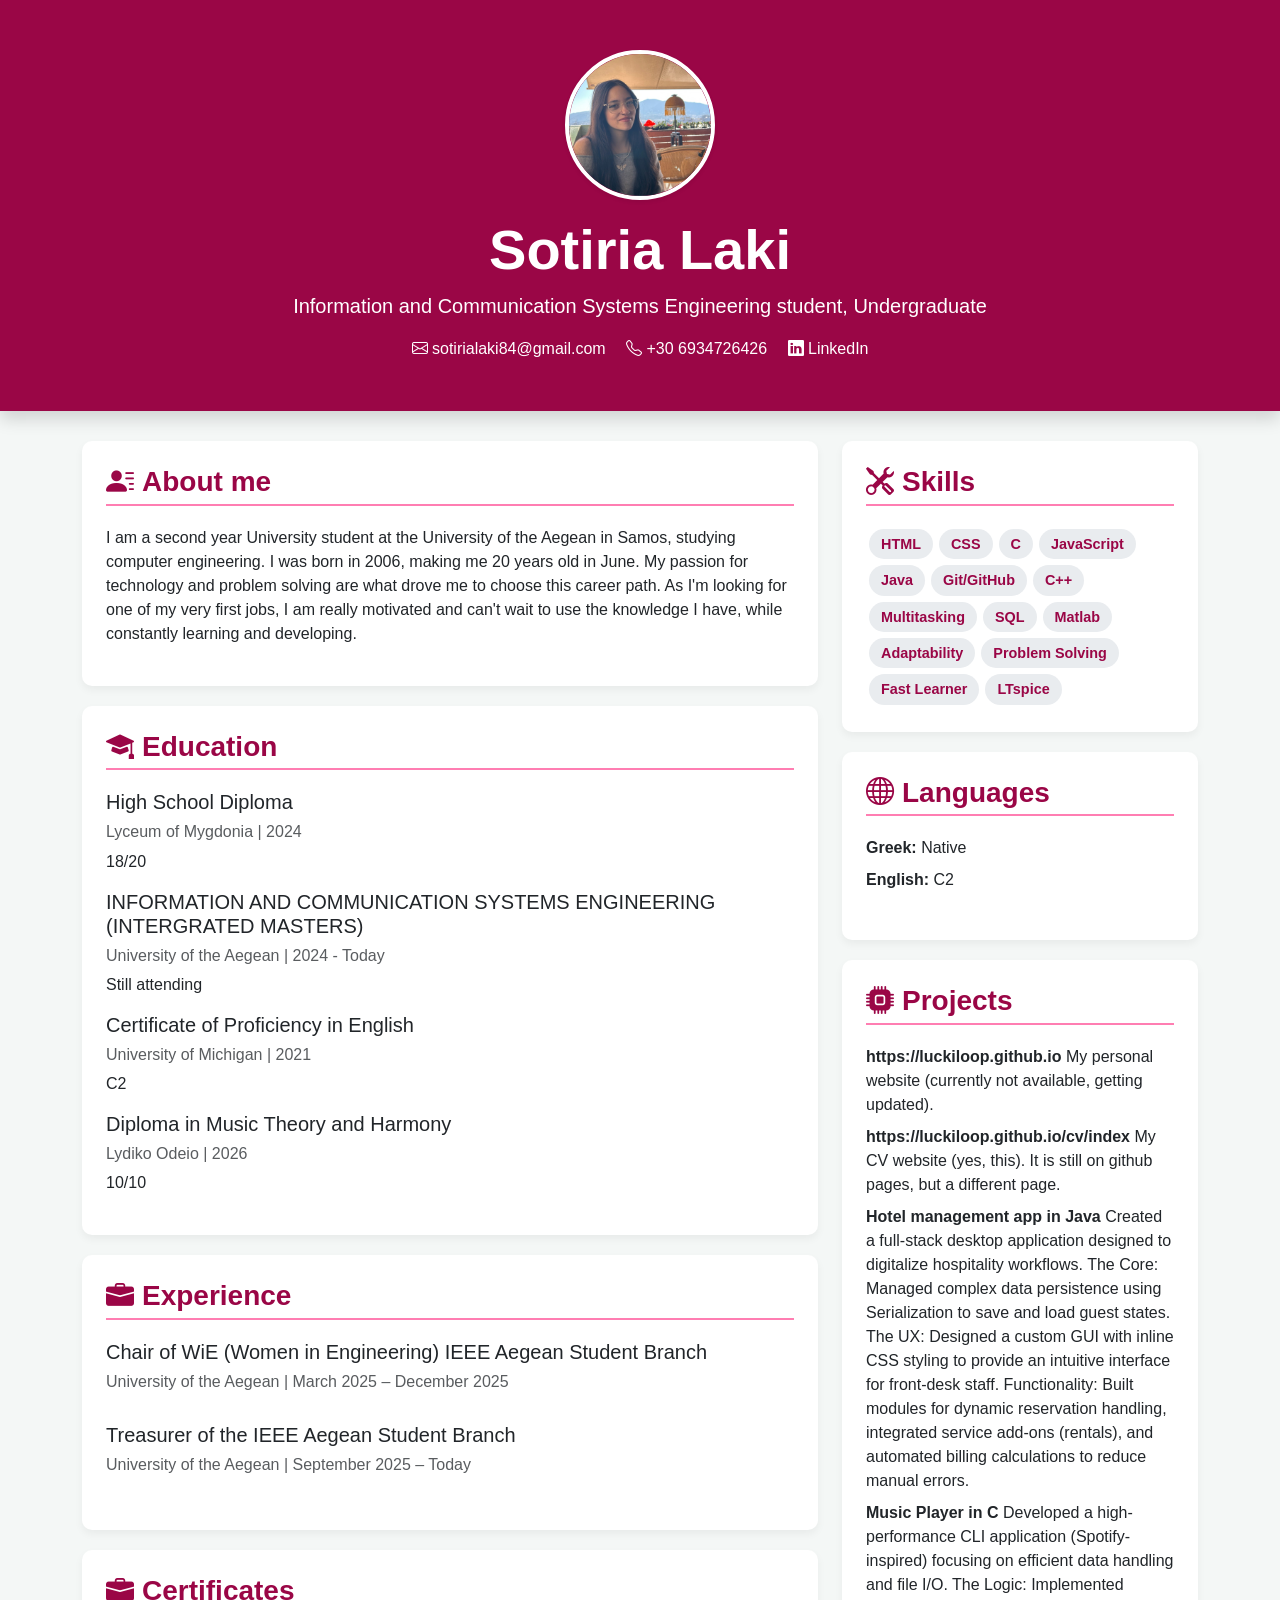
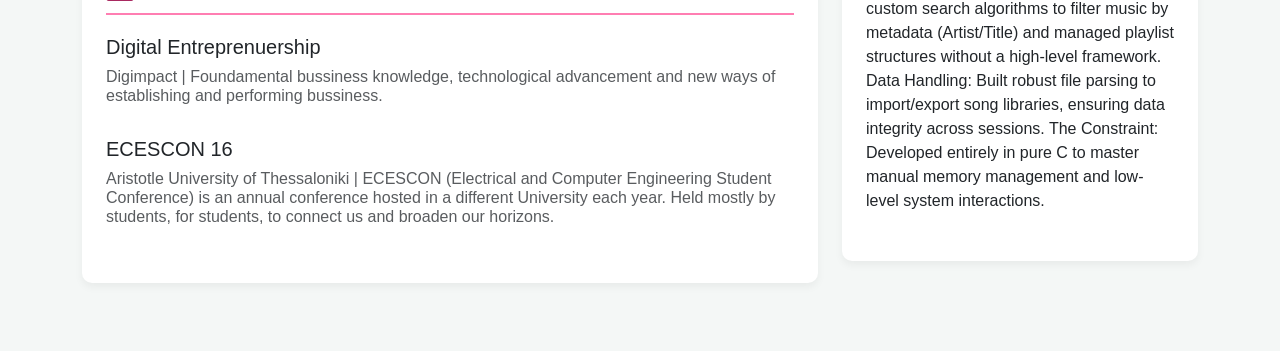
==== commit 2c937a31: "Update index.html" ====
--- a/cv/index.html
+++ b/cv/index.html
@@ -170,7 +170,7 @@
                  <div class="card p-4">
                     <h3 class="section-title"><i class="bi bi-cpu-fill me-2"></i>Projects</h3>
                     <ul class="list-unstyled">
-                        <li class="mb-2"><strong>https://luckiloop.github.io</strong> My personal website</li>
+                        <li class="mb-2"><strong>https://luckiloop.github.io</strong> My personal website (currently not available, getting updated).</li>
                          <li class="mb-2"><strong>https://luckiloop.github.io/cv/index</strong> My CV website (yes, this). It is still on github pages, but a different page.</li>
                         <li class="mb-2"><strong>Hotel management app in Java</strong> Created a full-stack desktop application designed to digitalize hospitality workflows.
 The Core: Managed complex data persistence using Serialization to save and load guest states.
